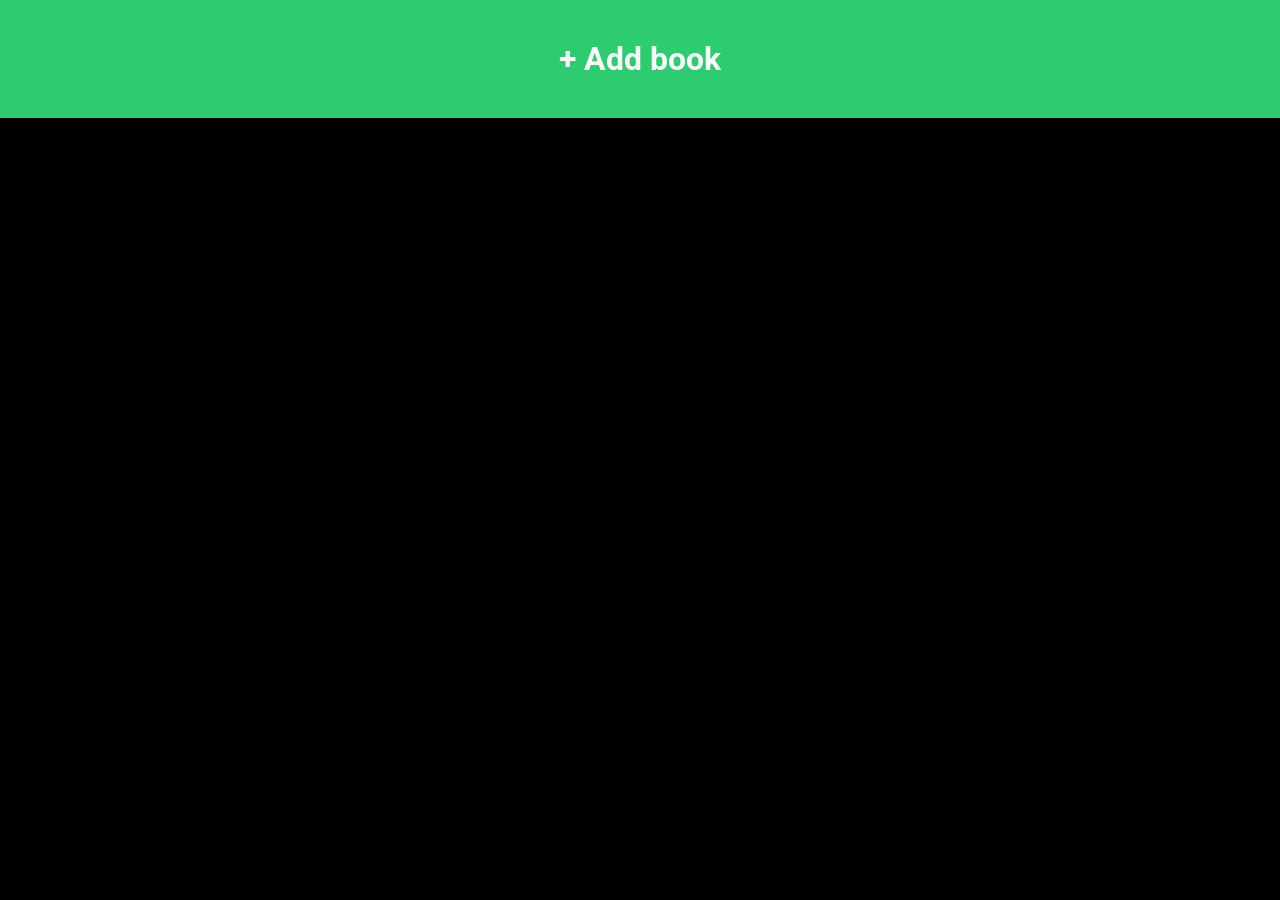
==== inex.html @ e031fe45 "Add container div inside body this container hold books that are like a card" ====
<!DOCTYPE html>
<html lang="en">
<head>
    <link rel="stylesheet" href="./style.css">
    <meta charset="UTF-8">
    <meta http-equiv="X-UA-Compatible" content="IE=edge">
    <meta name="viewport" content="width=device-width, initial-scale=1.0">
    <title>Document</title>
</head>
<body>
    <button class="add-book">+ Add book</button>
    <div class="container">
        
    </div>
</body>
</html>
---- style.css ----
@import url('https://fonts.googleapis.com/css2?family=Roboto&display=swap');

*{
    box-sizing: border-box;
}

body{
    margin:0;
    background-color: black;
    font-family: 'Roboto', sans-serif;
}

.add-book{
    border: none;
    background-color: #2ecc71;
    color: #fafafa;
    width: 100%;
    font-size: 2rem;
    font-family: inherit;
    padding: 40px 0;
    font-weight: bold;
    cursor: pointer;
}
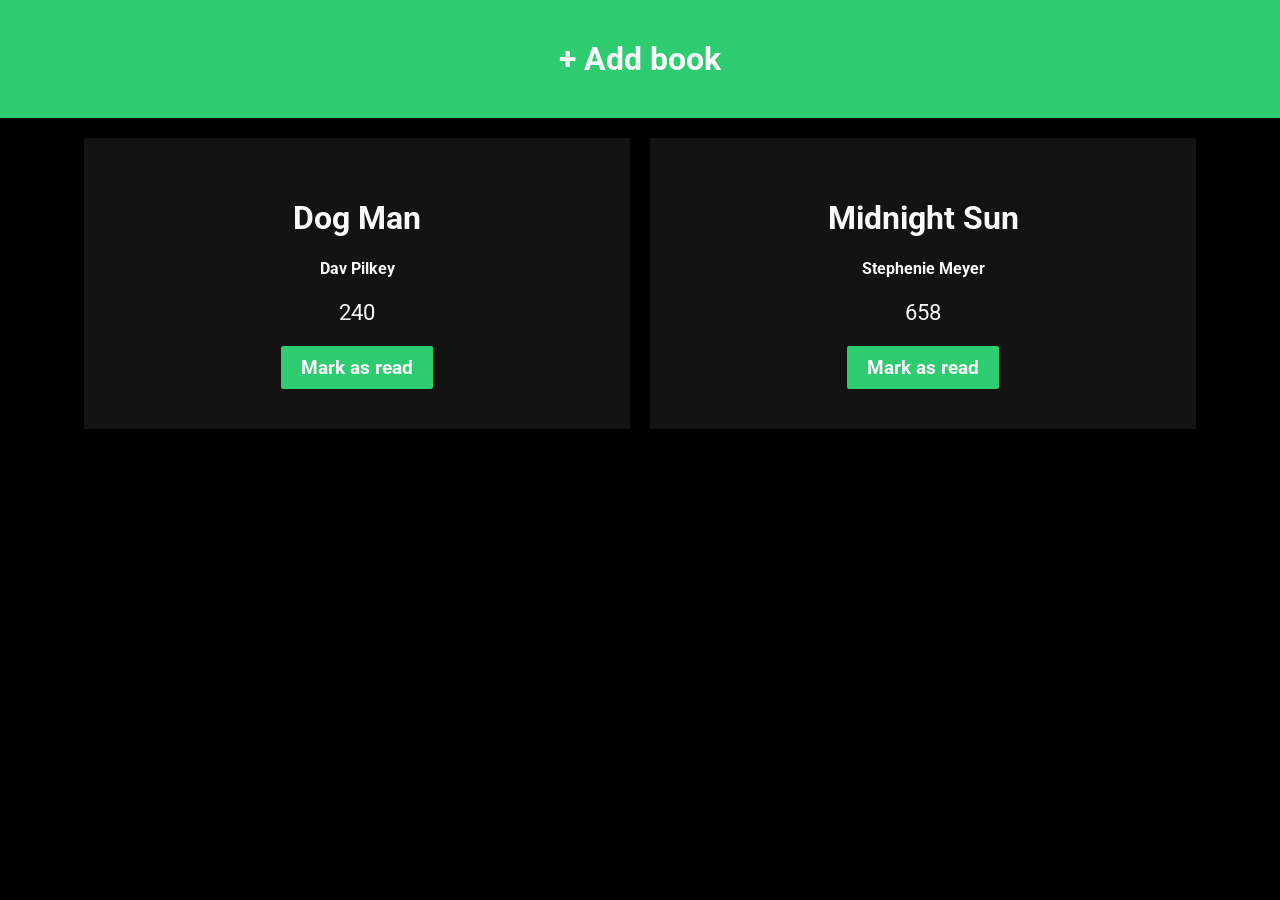
==== commit dbe34746: "Create popup window div tag This element launch when add-book button clicked" ====
--- a/inex.html
+++ b/inex.html
@@ -2,15 +2,17 @@
 <html lang="en">
 <head>
     <link rel="stylesheet" href="./style.css">
+    <script src="/script.js" defer></script>
     <meta charset="UTF-8">
     <meta http-equiv="X-UA-Compatible" content="IE=edge">
     <meta name="viewport" content="width=device-width, initial-scale=1.0">
     <title>Document</title>
 </head>
 <body>
+    <div class="pop-up"></div>
     <button class="add-book">+ Add book</button>
     <div class="container">
-        
+
     </div>
 </body>
 </html>
--- a/style.css
+++ b/style.css
@@ -20,4 +20,35 @@
     padding: 40px 0;
     font-weight: bold;
     cursor: pointer;
-}+}
+
+.container{
+    width: 90%;
+    margin: 0 auto;
+    padding: 20px;
+    display: grid;
+    grid-template-columns: repeat(auto-fit,minmax(250px,1fr));
+    gap: 20px;
+}
+
+.book{
+    color: #fafafa;
+    text-align: center;
+    background-color: rgba(24,24,24,.8);
+    padding: 40px 0;
+}
+.pageNumber{
+    margin: 21px 0;
+    font-size: 1.4rem;
+}
+
+.readStatus{
+    border: none;
+    font: inherit;
+    background-color: #2ecc71;
+    color: #fafafa;
+    font-weight: bold;
+    padding: 10px 20px;
+    border-radius: 2px;
+    font-size: 1.2rem;
+}
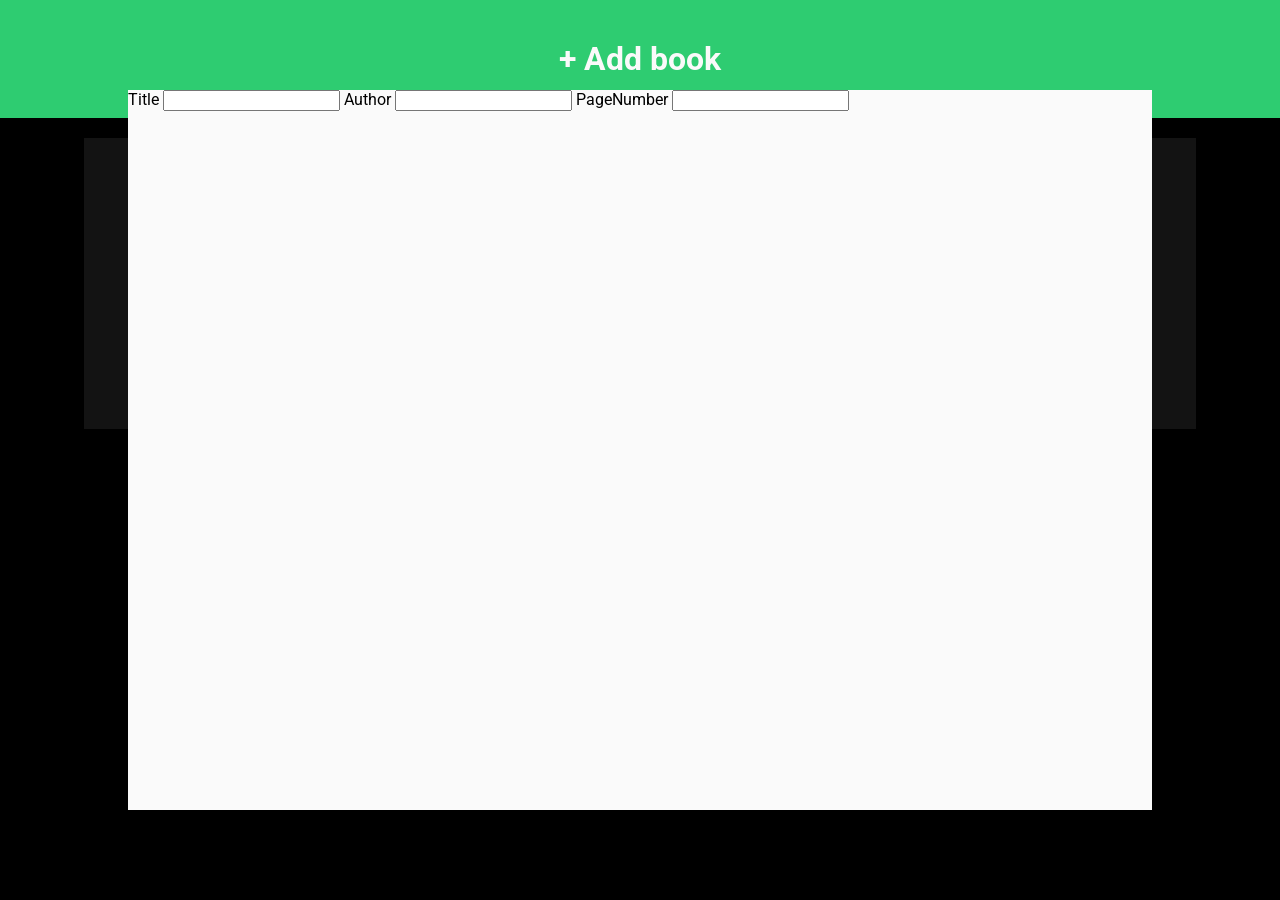
==== commit 83623e68: "Add form tag  in popup window form contain Title,Author and pageNumber" ====
--- a/inex.html
+++ b/inex.html
@@ -9,7 +9,16 @@
     <title>Document</title>
 </head>
 <body>
-    <div class="pop-up"></div>
+    <div class="pop-up">
+        <form action="">
+            <label for="title">Title</label>
+            <input type="text" class="inputTitle" id="title">
+            <label for="author">Author</label>
+            <input type="text" class="inputAuthor" id="author">
+            <label for="pageNumber">PageNumber</label>
+            <input type="number"  class="inputPageNumber" id="pageNumber" >
+        </form>
+    </div>
     <button class="add-book">+ Add book</button>
     <div class="container">
 
--- a/style.css
+++ b/style.css
@@ -52,3 +52,12 @@
     border-radius: 2px;
     font-size: 1.2rem;
 }
+
+.pop-up{
+    width: 80%;
+    height: 80%;
+    position: absolute;
+    top: 10%;
+    left: 10%;
+    background-color: #fafafa;
+}
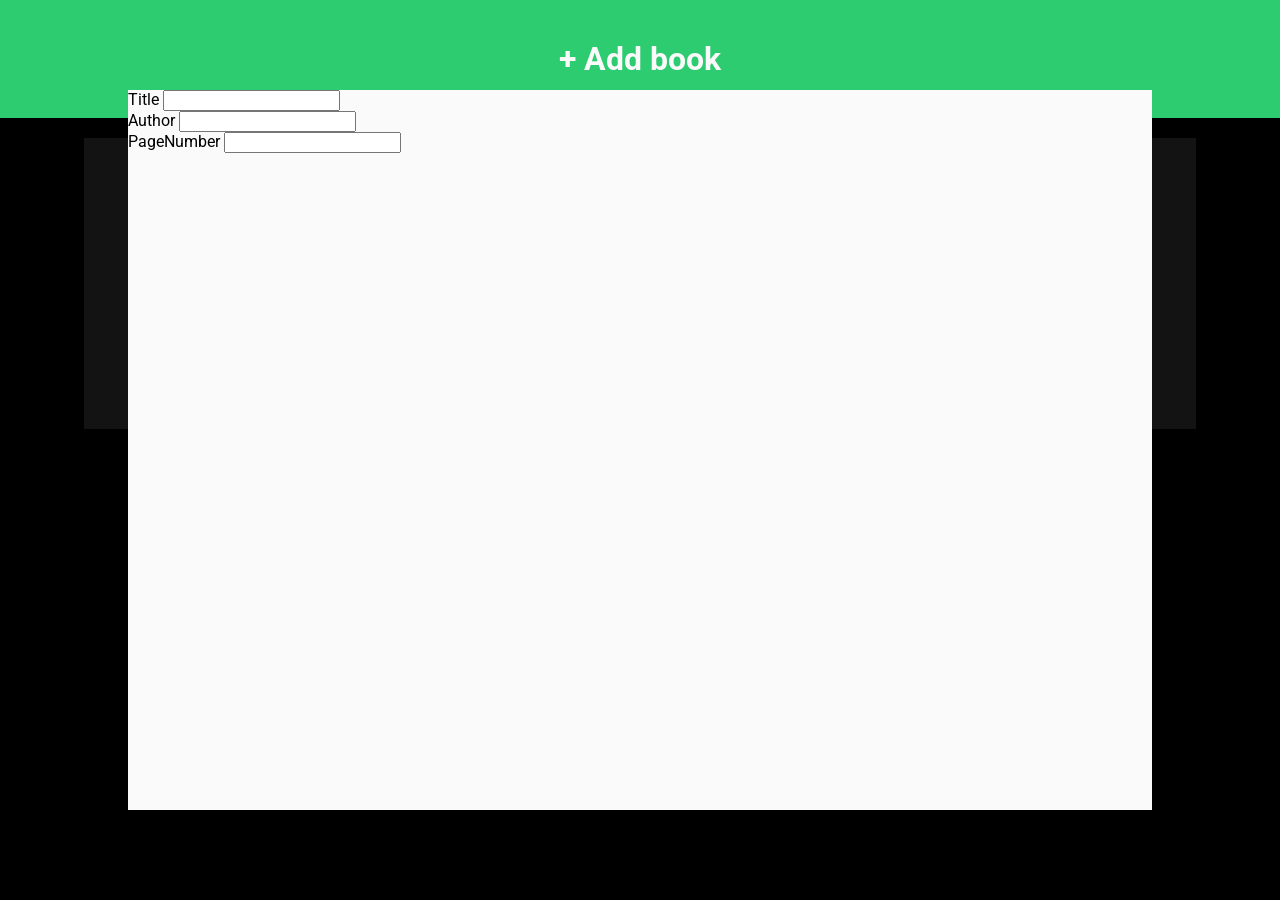
==== commit 663b78e2: "Wrap each input and label in a separate div" ====
--- a/inex.html
+++ b/inex.html
@@ -11,12 +11,18 @@
 <body>
     <div class="pop-up">
         <form action="">
-            <label for="title">Title</label>
-            <input type="text" class="inputTitle" id="title">
-            <label for="author">Author</label>
-            <input type="text" class="inputAuthor" id="author">
-            <label for="pageNumber">PageNumber</label>
-            <input type="number"  class="inputPageNumber" id="pageNumber" >
+            <div>
+                <label for="title">Title</label>
+                <input type="text" class="inputTitle" id="title">
+            </div>
+            <div>
+                <label for="author">Author</label>
+                <input type="text" class="inputAuthor" id="author">
+            </div>
+            <div>
+                <label for="pageNumber">PageNumber</label>
+                <input type="number"  class="inputPageNumber" id="pageNumber" >
+            </div>
         </form>
     </div>
     <button class="add-book">+ Add book</button>
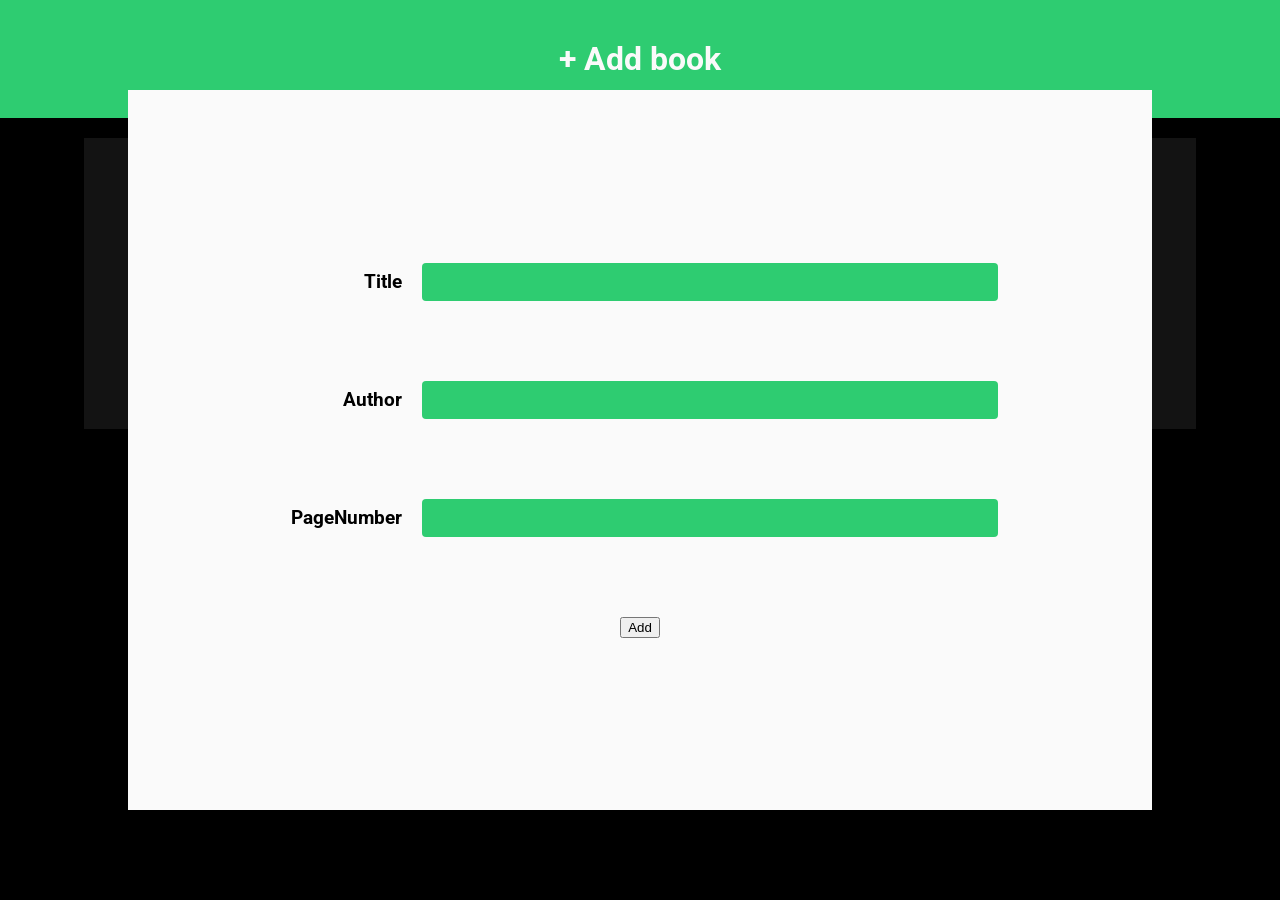
==== commit 13bae8a7: "Create button tag for adding book" ====
--- a/inex.html
+++ b/inex.html
@@ -23,6 +23,7 @@
                 <label for="pageNumber">PageNumber</label>
                 <input type="number"  class="inputPageNumber" id="pageNumber" >
             </div>
+            <button type="button">Add</button>
         </form>
     </div>
     <button class="add-book">+ Add book</button>
--- a/style.css
+++ b/style.css
@@ -61,3 +61,35 @@
     left: 10%;
     background-color: #fafafa;
 }
+
+.pop-up>form{
+    height: 100%;
+    display: flex;
+    flex-direction: column;
+    align-items: center;
+    justify-content: center;
+    gap: 80px;
+}
+
+form>div{
+    display: flex;
+    gap: 20px;
+    width: 70%;
+    align-items: center;
+}
+
+form label{
+    width: 150px;
+    text-align: right;
+    font-size: 1.2rem;
+    font-weight: bold;
+}
+
+form input{
+    width: 100%;
+    padding: 10px 0;
+    font-size: 1rem;
+    border: none;
+    background-color: #2ecc71;
+    border-radius: 4px;
+}
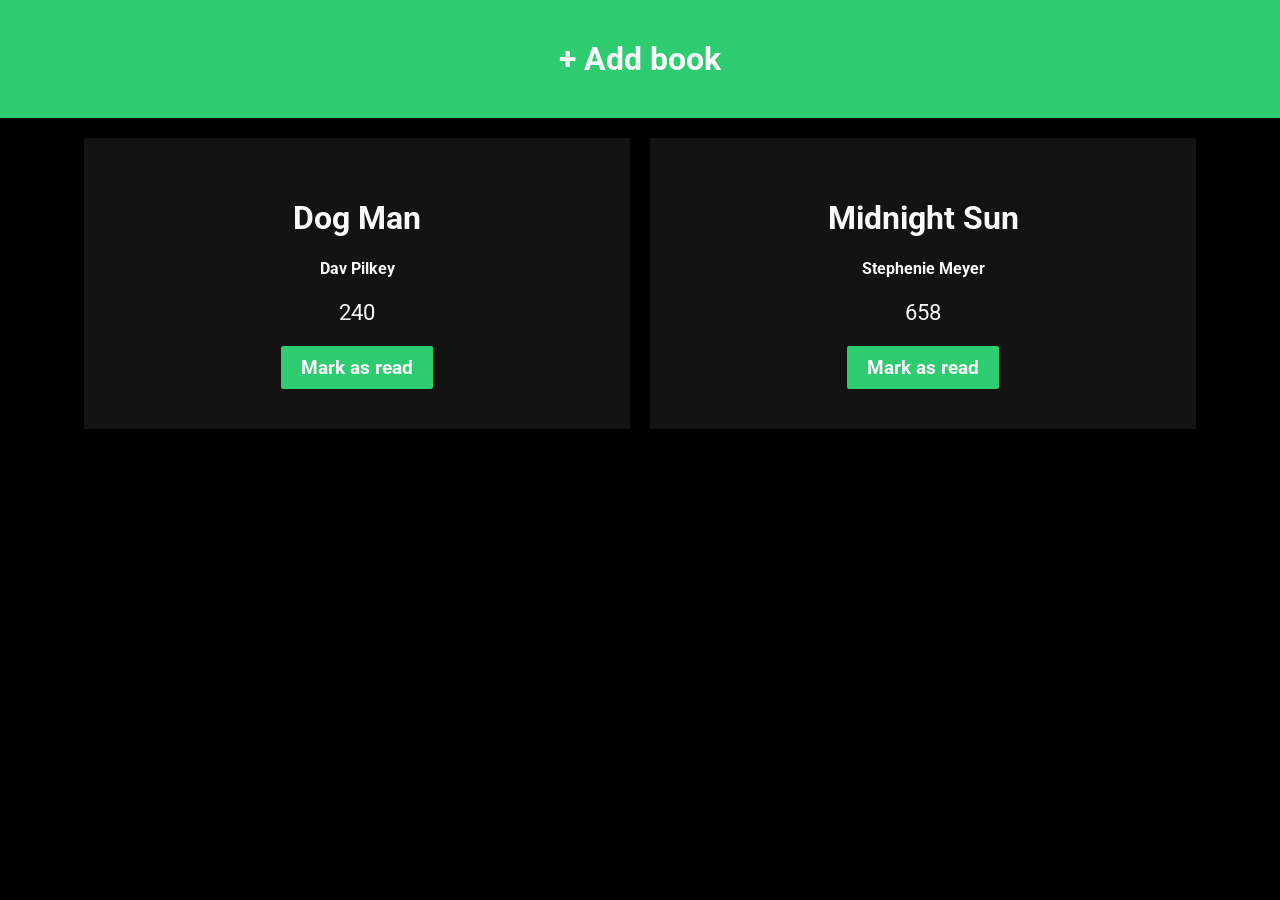
==== commit 3f70277a: "Add missed dot in path of js file" ====
--- a/inex.html
+++ b/inex.html
@@ -2,7 +2,7 @@
 <html lang="en">
 <head>
     <link rel="stylesheet" href="./style.css">
-    <script src="/script.js" defer></script>
+    <script src="./script.js" defer></script>
     <meta charset="UTF-8">
     <meta http-equiv="X-UA-Compatible" content="IE=edge">
     <meta name="viewport" content="width=device-width, initial-scale=1.0">
--- a/style.css
+++ b/style.css
@@ -60,6 +60,7 @@
     top: 10%;
     left: 10%;
     background-color: #fafafa;
+    display: none;
 }
 
 .pop-up>form{
@@ -81,15 +82,29 @@
 form label{
     width: 150px;
     text-align: right;
-    font-size: 1.2rem;
-    font-weight: bold;
 }
 
 form input{
     width: 100%;
-    padding: 10px 0;
-    font-size: 1rem;
+    padding: 10px;
+    font-size: 1.2rem;
     border: none;
     background-color: #2ecc71;
     border-radius: 4px;
+    color: #fafafa;
+    font-weight: bold;
+}
+
+form>button{
+    border: 0;
+    padding: 10px 20px;
+    width: 20%;
+    background-color: rgb(0,0,0);
+    color: white;
+    border-radius: 4px;
+}
+
+form>button,form label{
+    font-size: 1rem;
+    font-weight: bold;
 }
